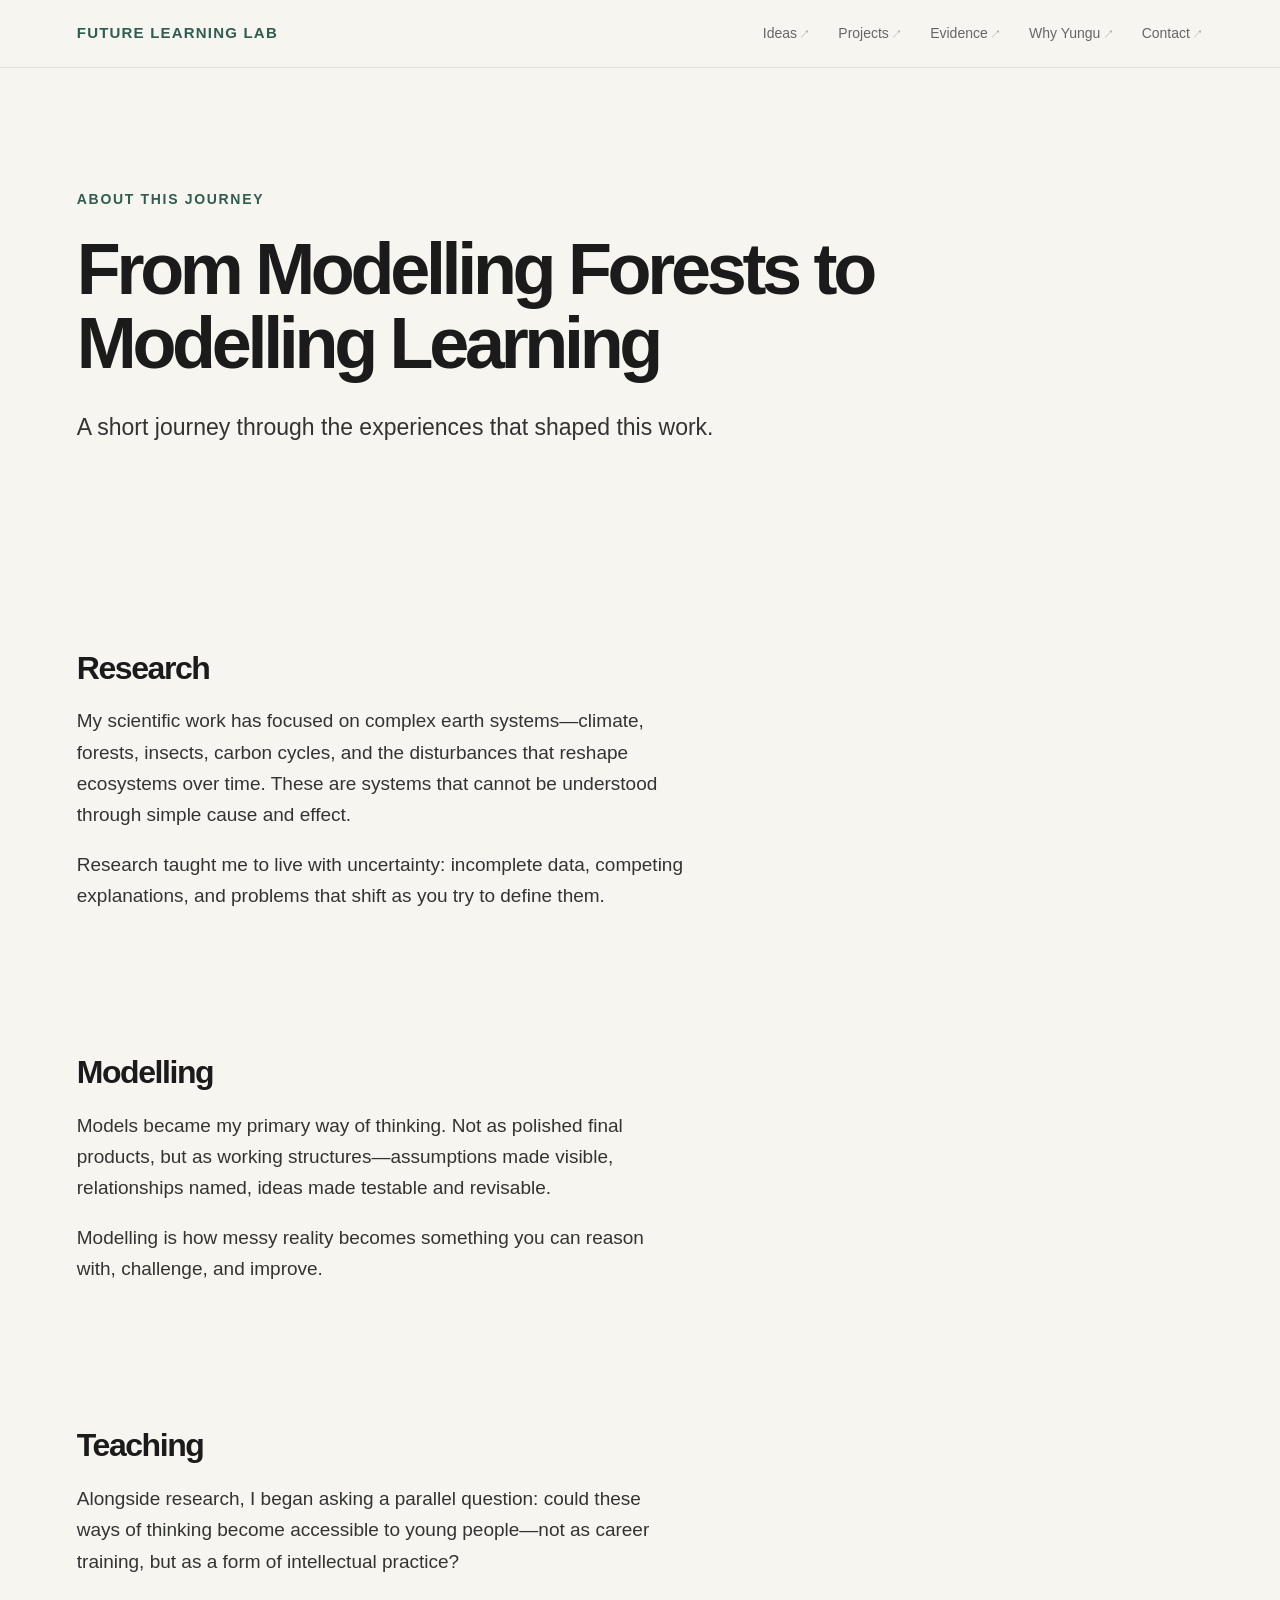
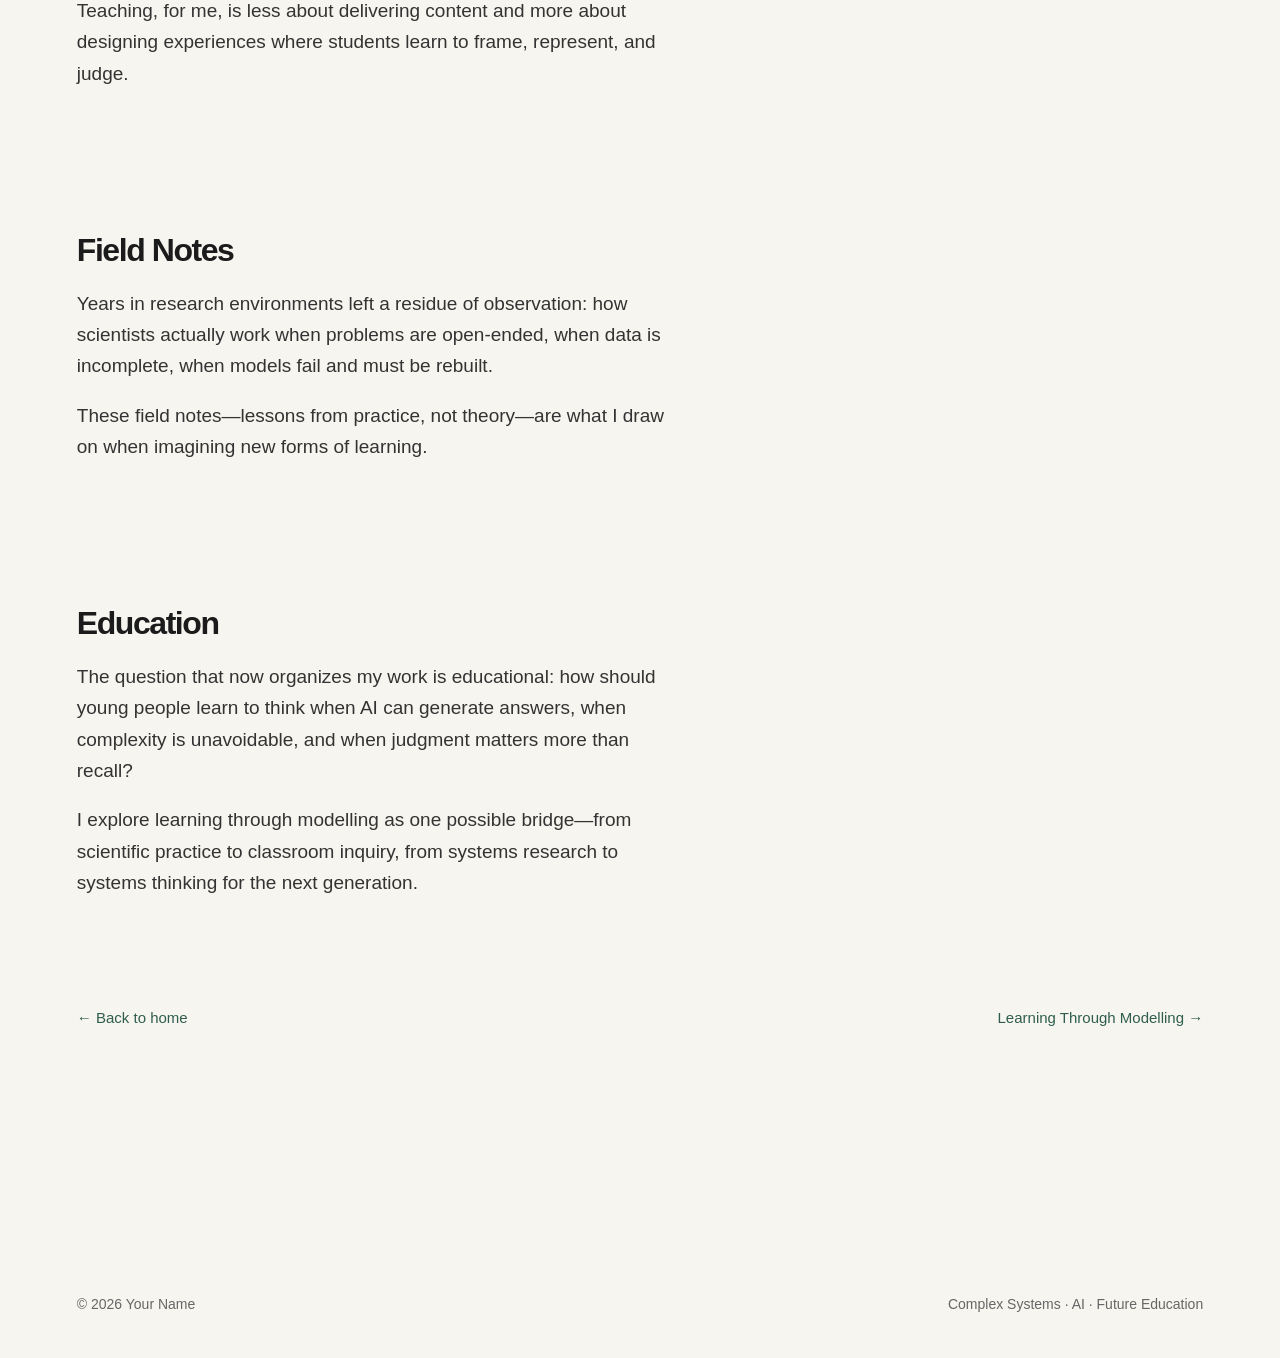
==== about.html @ ebe8e57a "Initial website commit" ====
<!DOCTYPE html>
<html lang="zh-CN">
<head>
  <meta charset="UTF-8" />
  <meta name="viewport" content="width=device-width, initial-scale=1.0" />
  <meta name="description" content="A short journey through the experiences that shaped this work." />
  <title>From Modelling Forests to Modelling Learning — Future Learning Lab</title>
  <link rel="stylesheet" href="style.css" />
</head>

<body>

  <nav class="site-nav" aria-label="主导航">
    <a class="logo" href="index.html">Future Learning Lab</a>
    <div class="links">
      <a href="index.html#ideas">Ideas</a>
      <a href="index.html#learning-through-modelling">Projects</a>
      <a href="index.html#evidence">Evidence</a>
      <a href="index.html#yungu">Why Yungu</a>
      <a href="index.html#invitation">Contact</a>
    </div>
  </nav>

  <main>
    <article class="page">

      <header class="page-hero">
        <div class="eyebrow">About This Journey</div>
        <h1>From Modelling Forests to Modelling Learning</h1>
        <p class="lead">
          A short journey through the experiences that shaped this work.
        </p>
      </header>

      <section class="prose-block" id="research">
        <h2>Research</h2>
        <p>
          My scientific work has focused on complex earth systems—climate, forests,
          insects, carbon cycles, and the disturbances that reshape ecosystems over time.
          These are systems that cannot be understood through simple cause and effect.
        </p>
        <p>
          Research taught me to live with uncertainty: incomplete data, competing explanations,
          and problems that shift as you try to define them.
        </p>
        <!-- TODO: Add specific research themes or environments without turning this into a CV -->
      </section>

      <section class="prose-block" id="modelling">
        <h2>Modelling</h2>
        <p>
          Models became my primary way of thinking. Not as polished final products,
          but as working structures—assumptions made visible, relationships named,
          ideas made testable and revisable.
        </p>
        <p>
          Modelling is how messy reality becomes something you can reason with,
          challenge, and improve.
        </p>
        <!-- TODO: Add a brief note on model development practice (code, data, revision) -->
      </section>

      <section class="prose-block" id="teaching">
        <h2>Teaching</h2>
        <p>
          Alongside research, I began asking a parallel question: could these ways of
          thinking become accessible to young people—not as career training,
          but as a form of intellectual practice?
        </p>
        <p>
          Teaching, for me, is less about delivering content and more about designing
          experiences where students learn to frame, represent, and judge.
        </p>
        <!-- TODO: Add examples of learning design approaches -->
      </section>

      <section class="prose-block" id="field-notes">
        <h2>Field Notes</h2>
        <p>
          Years in research environments left a residue of observation: how scientists
          actually work when problems are open-ended, when data is incomplete,
          when models fail and must be rebuilt.
        </p>
        <p>
          These field notes—lessons from practice, not theory—are what I draw on
          when imagining new forms of learning.
        </p>
        <!-- TODO: Add 2–3 short observational vignettes from research practice -->
      </section>

      <section class="prose-block" id="education">
        <h2>Education</h2>
        <p>
          The question that now organizes my work is educational: how should young people
          learn to think when AI can generate answers, when complexity is unavoidable,
          and when judgment matters more than recall?
        </p>
        <p>
          I explore learning through modelling as one possible bridge—from scientific
          practice to classroom inquiry, from systems research to systems thinking
          for the next generation.
        </p>
        <!-- TODO: Connect forward to core ideas and project examples on the homepage -->
      </section>

      <nav class="page-nav" aria-label="Related pages">
        <a class="text-link" href="index.html">← Back to home</a>
        <a class="text-link" href="learning-through-modelling.html">Learning Through Modelling →</a>
      </nav>

    </article>
  </main>

  <footer class="site-footer">
    <div>© 2026 Your Name</div>
    <div>Complex Systems · AI · Future Education</div>
  </footer>

</body>
</html>
---- style.css ----
/* ==========================================================================
   Future Learning Lab — Personal Site Styles
   ========================================================================== */

/* --------------------------------------------------------------------------
   Design tokens
   -------------------------------------------------------------------------- */
:root {
  --bg: #f7f5ef;
  --text: #1b1b1b;
  --muted: #666;
  --line: #d8d3c7;
  --green: #2f5d50;
  --blue: #273c5a;
  --card: #ffffffcc;

  --page-padding-x: clamp(20px, 6vw, 8vw);
  --section-padding-y: clamp(72px, 12vw, 110px);
  --nav-height: 68px;
}

/* --------------------------------------------------------------------------
   Base
   -------------------------------------------------------------------------- */
*,
*::before,
*::after {
  box-sizing: border-box;
}

html {
  scroll-behavior: smooth;
  -webkit-text-size-adjust: 100%;
}

body {
  margin: 0;
  font-family: -apple-system, BlinkMacSystemFont, "Inter", "Helvetica Neue",
    "PingFang SC", "Microsoft YaHei", sans-serif;
  background: var(--bg);
  color: var(--text);
  line-height: 1.65;
  overflow-x: hidden;
}

a {
  color: inherit;
  text-decoration: none;
}

img {
  max-width: 100%;
  height: auto;
}

/* --------------------------------------------------------------------------
   Navigation
   -------------------------------------------------------------------------- */
.site-nav {
  position: fixed;
  top: 0;
  left: 0;
  right: 0;
  width: 100%;
  min-height: var(--nav-height);
  padding: 18px var(--page-padding-x);
  display: flex;
  justify-content: space-between;
  align-items: center;
  gap: 16px;
  background: rgba(247, 245, 239, 0.85);
  backdrop-filter: blur(12px);
  -webkit-backdrop-filter: blur(12px);
  z-index: 10;
  border-bottom: 1px solid rgba(216, 211, 199, 0.6);
}

.site-nav .logo {
  font-size: clamp(13px, 2.5vw, 15px);
  letter-spacing: 0.08em;
  text-transform: uppercase;
  color: var(--green);
  font-weight: 600;
  flex-shrink: 0;
}

.site-nav .links {
  display: flex;
  flex-wrap: wrap;
  justify-content: flex-end;
  gap: clamp(14px, 3vw, 28px);
  font-size: 14px;
  color: var(--muted);
}

.site-nav .links a {
  padding: 4px 0;
  transition: color 0.2s ease;
}

.site-nav .links a:hover,
.site-nav .links a:focus-visible {
  color: var(--green);
}

/* --------------------------------------------------------------------------
   Sections — shared layout
   -------------------------------------------------------------------------- */
section {
  padding: var(--section-padding-y) var(--page-padding-x);
}

.eyebrow {
  color: var(--green);
  font-size: 14px;
  letter-spacing: 0.12em;
  text-transform: uppercase;
  margin-bottom: 22px;
  font-weight: 600;
}

h1 {
  font-size: clamp(36px, 7vw, 92px);
  line-height: 1.02;
  letter-spacing: -0.06em;
  margin: 0 0 30px;
  max-width: 980px;
}

h2 {
  font-size: clamp(28px, 5vw, 64px);
  line-height: 1.08;
  letter-spacing: -0.045em;
  margin: 0 0 28px;
}

h3 {
  font-size: clamp(20px, 3vw, 24px);
  margin: 0 0 14px;
  letter-spacing: -0.02em;
}

h4 {
  font-size: clamp(16px, 2vw, 18px);
  font-weight: 400;
  color: var(--muted);
  line-height: 1.55;
  margin: 0 0 28px;
  max-width: 760px;
}

.lead {
  font-size: clamp(18px, 2.5vw, 23px);
  color: #333;
  max-width: 760px;
  line-height: 1.55;
}

.sublead {
  font-size: clamp(16px, 2vw, 18px);
  color: var(--muted);
  max-width: 680px;
}

/* --------------------------------------------------------------------------
   Hero
   -------------------------------------------------------------------------- */
.hero {
  min-height: 100vh;
  min-height: 100dvh;
  display: grid;
  grid-template-columns: 1.2fr 0.8fr;
  gap: clamp(40px, 6vw, 70px);
  align-items: center;
  padding-top: calc(var(--nav-height) + 60px);
}

.hero__tags {
  display: flex;
  flex-wrap: wrap;
  gap: 12px;
  margin-top: 34px;
}

.tag {
  padding: 9px 14px;
  border: 1px solid var(--line);
  border-radius: 999px;
  font-size: 14px;
  background: rgba(255, 255, 255, 0.5);
}

.hero__visual {
  position: relative;
  width: 100%;
  max-width: 440px;
  margin-left: auto;
  aspect-ratio: 400 / 520;
}

.hero__svg {
  display: block;
  width: 100%;
  height: 100%;
}

.hero__network {
  opacity: 0.04;
}

.hero__path {
  stroke-dasharray: 1;
  stroke-dashoffset: 1;
  animation: hero-draw 2.6s ease-out forwards;
}

.hero__node {
  fill: #35594a;
  opacity: 0;
  animation: hero-node-in 0.35s ease forwards;
}

.hero__node:nth-of-type(1) { animation-delay: 0.35s; }
.hero__node:nth-of-type(2) { animation-delay: 0.75s; }
.hero__node:nth-of-type(3) { animation-delay: 1.15s; }
.hero__node:nth-of-type(4) { animation-delay: 1.55s; }
.hero__node:nth-of-type(5) { animation-delay: 1.95s; }
.hero__node:nth-of-type(6) { animation-delay: 2.35s; }

@keyframes hero-draw {
  to {
    stroke-dashoffset: 0;
  }
}

@keyframes hero-node-in {
  to {
    opacity: 1;
  }
}

.hero__labels {
  list-style: none;
  margin: 0;
  padding: 0;
}

.hero__label {
  position: absolute;
  left: var(--x);
  top: var(--y);
  transform: translateY(-50%);
  line-height: 1.25;
}

.hero__label-en {
  display: block;
  font-size: clamp(12px, 1.5vw, 14px);
  font-weight: 800;
  letter-spacing: 0.08em;
  text-transform: uppercase;
  color: #1b1b1b;
  white-space: nowrap;
}

.hero__label-zh {
  display: block;
  margin-top: 5px;
  font-size: clamp(10px, 1.2vw, 12px);
  font-weight: 400;
  letter-spacing: 0.02em;
  color: #666;
  white-space: nowrap;
}

@media (prefers-reduced-motion: reduce) {
  .hero__path {
    animation: none;
    stroke-dashoffset: 0;
  }

  .hero__node {
    animation: none;
    opacity: 1;
  }
}

/* --------------------------------------------------------------------------
   Statement banner
   -------------------------------------------------------------------------- */
.statement {
  border-top: 1px solid var(--line);
  border-bottom: 1px solid var(--line);
  padding: clamp(56px, 10vw, 100px) var(--page-padding-x);
  background: #fffdf8;
}

.statement p {
  font-size: clamp(24px, 5vw, 60px);
  line-height: 1.16;
  letter-spacing: -0.04em;
  max-width: 1150px;
  margin: 0;
}

.statement--inset {
  margin-top: 40px;
  border-top: 1px solid var(--line);
  border-bottom: 1px solid var(--line);
  padding: clamp(40px, 7vw, 64px) 0;
  background: transparent;
}

/* --------------------------------------------------------------------------
   Core ideas — three-column cards
   -------------------------------------------------------------------------- */
.grid-3 {
  display: grid;
  grid-template-columns: repeat(3, 1fr);
  gap: 24px;
  margin-top: 54px;
}

.card {
  background: var(--card);
  border: 1px solid var(--line);
  border-radius: 24px;
  padding: clamp(24px, 4vw, 30px);
  min-height: 280px;
}

.card .num {
  color: var(--green);
  font-size: 14px;
  letter-spacing: 0.12em;
  margin-bottom: 34px;
}

.card p {
  color: var(--muted);
  margin: 0;
}

.card--link {
  display: block;
  color: inherit;
  transition: border-color 0.2s ease, box-shadow 0.2s ease, transform 0.2s ease;
}

.card--link:hover,
.card--link:focus-visible {
  border-color: var(--green);
  box-shadow: 0 16px 48px rgba(47, 93, 80, 0.08);
  transform: translateY(-2px);
}

.card__more {
  display: inline-block;
  margin-top: 28px;
  font-size: 14px;
  color: var(--green);
  font-weight: 500;
}

.text-link {
  display: inline-block;
  margin-top: 36px;
  font-size: 15px;
  color: var(--green);
  font-weight: 500;
  transition: opacity 0.2s ease;
}

.text-link:hover,
.text-link:focus-visible {
  opacity: 0.75;
}

/* Homepage link indicator */
.site-nav .links a::after,
.card--link h3::after,
#about-journey .text-link::after,
#invitation .button::after {
  content: "↗";
  margin-left: 0.2em;
  font-size: 0.82em;
  font-weight: 400;
  opacity: 0.6;
  display: inline-block;
  transition: opacity 0.2s ease, transform 0.2s ease;
}

.site-nav .links a:hover::after,
.site-nav .links a:focus-visible::after,
.card--link:hover h3::after,
.card--link:focus-visible h3::after,
#about-journey .text-link:hover::after,
#about-journey .text-link:focus-visible::after,
#invitation .button:hover::after,
#invitation .button:focus-visible::after {
  opacity: 0.9;
  transform: translate(1px, -1px);
}

/* --------------------------------------------------------------------------
   Split layout (science bridge, Yungu)
   -------------------------------------------------------------------------- */
.split {
  display: grid;
  grid-template-columns: 0.85fr 1.15fr;
  gap: clamp(40px, 6vw, 70px);
  align-items: start;
}

.quote {
  font-size: clamp(24px, 4vw, 52px);
  line-height: 1.18;
  letter-spacing: -0.04em;
  color: var(--blue);
}

.evidence-list {
  display: grid;
  gap: 24px;
}

.evidence {
  padding-bottom: 24px;
  border-bottom: 1px solid var(--line);
}

.evidence:last-child {
  border-bottom: none;
  padding-bottom: 0;
}

.evidence strong {
  display: block;
  font-size: clamp(17px, 2.5vw, 19px);
  margin-bottom: 8px;
}

.evidence span {
  color: var(--muted);
}

/* --------------------------------------------------------------------------
   Projects
   -------------------------------------------------------------------------- */
.projects {
  background: #ece8dd;
}

.projects--inset {
  margin-top: 64px;
  padding: clamp(40px, 6vw, 64px);
  border-radius: 28px;
}

.project-card {
  display: grid;
  grid-template-columns: 0.8fr 1.2fr;
  gap: clamp(24px, 4vw, 40px);
  padding: clamp(28px, 5vw, 42px) 0;
  border-bottom: 1px solid #cfc8ba;
  align-items: start;
}

.project-card:last-child {
  border-bottom: none;
}

.project-title {
  font-size: clamp(24px, 4vw, 32px);
  letter-spacing: -0.035em;
  line-height: 1.15;
  color: var(--green);
}

.project-card p {
  margin-top: 0;
  color: #444;
  font-size: clamp(16px, 2vw, 18px);
}

.mini-tags {
  display: flex;
  flex-wrap: wrap;
  gap: 8px;
  margin-top: 18px;
}

.mini-tags span {
  font-size: 13px;
  padding: 6px 10px;
  border-radius: 999px;
  border: 1px solid #c8c0b1;
  color: #555;
}

/* --------------------------------------------------------------------------
   CTA
   -------------------------------------------------------------------------- */
.cta {
  text-align: center;
  padding: clamp(80px, 12vw, 140px) var(--page-padding-x);
  background: var(--green);
  color: white;
}

.cta h2 {
  max-width: 900px;
  margin: 0 auto 28px;
}

.cta p {
  max-width: 720px;
  margin: 0 auto 38px;
  color: rgba(255, 255, 255, 0.82);
  font-size: clamp(17px, 2.5vw, 20px);
}

.button {
  display: inline-block;
  padding: 14px 22px;
  border: 1px solid rgba(255, 255, 255, 0.65);
  border-radius: 999px;
  font-size: 15px;
  transition: background 0.2s ease;
}

.button:hover,
.button:focus-visible {
  background: rgba(255, 255, 255, 0.12);
}

/* --------------------------------------------------------------------------
   Footer
   -------------------------------------------------------------------------- */
.site-footer {
  padding: clamp(28px, 5vw, 42px) var(--page-padding-x);
  display: flex;
  justify-content: space-between;
  align-items: center;
  flex-wrap: wrap;
  gap: 12px 24px;
  color: var(--muted);
  font-size: 14px;
}

/* --------------------------------------------------------------------------
   Subpages
   -------------------------------------------------------------------------- */
.page {
  padding-top: calc(var(--nav-height) + 40px);
  padding-bottom: var(--section-padding-y);
}

.page-hero {
  padding: var(--section-padding-y) var(--page-padding-x);
  padding-top: clamp(48px, 8vw, 80px);
}

.page-hero h1 {
  font-size: clamp(32px, 6vw, 72px);
  max-width: 900px;
}

.page-hero--compact {
  padding-bottom: clamp(32px, 5vw, 48px);
}

/* --------------------------------------------------------------------------
   Shift blocks (manifesto subpages)
   -------------------------------------------------------------------------- */
.shifts {
  border-top: 1px solid var(--line);
}

.shift {
  padding: clamp(56px, 9vw, 96px) var(--page-padding-x);
  border-bottom: 1px solid var(--line);
}

.shift__label {
  color: var(--green);
  font-size: 14px;
  letter-spacing: 0.12em;
  text-transform: uppercase;
  font-weight: 600;
  margin-bottom: 28px;
}

.shift__line {
  font-size: clamp(24px, 4.5vw, 48px);
  line-height: 1.2;
  letter-spacing: -0.035em;
  margin: 0 0 12px;
  max-width: 820px;
}

.shift__line:last-child {
  margin-bottom: 0;
}

.shift__line--accent {
  color: var(--blue);
}

.statement--closing {
  background: #fffdf8;
}

.grid-3.shifts--cards {
  margin-top: 40px;
}

.shift-card {
  min-height: auto;
}

.shift-card .shift__label {
  margin-bottom: 20px;
}

.shift-card .shift__line {
  font-size: clamp(17px, 2.2vw, 21px);
  line-height: 1.35;
  letter-spacing: -0.02em;
  margin-bottom: 10px;
}

.section-bridge {
  margin-top: 48px;
  font-size: clamp(17px, 2.2vw, 20px);
  color: var(--muted);
  line-height: 1.55;
  max-width: 640px;
}

.evidence-intro {
  max-width: 720px;
  margin-top: 8px;
}

/* --------------------------------------------------------------------------
   About This Journey — text overlays portrait
   -------------------------------------------------------------------------- */
#about-journey {
  padding-top: clamp(96px, 14vw, 130px);
  padding-bottom: clamp(96px, 14vw, 130px);
}

.journey-layout {
  display: grid;
  grid-template-columns: 1fr;
  align-items: start;
}

.journey-layout__text {
  grid-area: 1 / 1;
  position: relative;
  z-index: 2;
  max-width: min(62%, 720px);
}

.journey-layout__text h2 {
  margin-bottom: clamp(32px, 5vw, 52px);
}

.journey-narrative {
  font-size: clamp(17px, 2vw, 19px);
  line-height: 1.75;
  color: #333;
  margin: 0;
  max-width: 52ch;
}

.journey-layout__portrait {
  grid-area: 1 / 1;
  justify-self: end;
  align-self: start;
  width: clamp(48.6%, 52.2vw, 59.4%);
  margin: 0;
  z-index: 1;
}

.journey-layout__portrait img {
  display: block;
  width: 100%;
  height: auto;
  -webkit-mask-image:
    linear-gradient(to bottom, transparent 0%, rgba(0, 0, 0, 0.55) 2%, black 8%),
    linear-gradient(to top, transparent 0%, rgba(0, 0, 0, 0.55) 2%, black 8%),
    linear-gradient(to right, transparent 0%, rgba(0, 0, 0, 0.55) 2%, black 8%),
    linear-gradient(to left, transparent 0%, rgba(0, 0, 0, 0.55) 2%, black 8%);
  -webkit-mask-composite: source-in;
  mask-image:
    linear-gradient(to bottom, transparent 0%, rgba(0, 0, 0, 0.55) 2%, black 8%),
    linear-gradient(to top, transparent 0%, rgba(0, 0, 0, 0.55) 2%, black 8%),
    linear-gradient(to right, transparent 0%, rgba(0, 0, 0, 0.55) 2%, black 8%),
    linear-gradient(to left, transparent 0%, rgba(0, 0, 0, 0.55) 2%, black 8%);
  mask-composite: intersect;
}

#about-journey .text-link {
  margin-top: clamp(32px, 5vw, 44px);
}

.central-question {
  border-top: 1px solid var(--line);
  border-bottom: 1px solid var(--line);
  padding: clamp(48px, 8vw, 80px) var(--page-padding-x);
  background: #fffdf8;
}

.central-question p {
  font-size: clamp(22px, 4vw, 44px);
  line-height: 1.2;
  letter-spacing: -0.035em;
  color: var(--blue);
  max-width: 900px;
  margin: 0;
}

.prose-block {
  padding: clamp(48px, 8vw, 72px) var(--page-padding-x);
  max-width: 760px;
}

.prose-block h2 {
  font-size: clamp(22px, 3.5vw, 32px);
  margin-bottom: 20px;
}

.prose-block p {
  color: #333;
  font-size: clamp(17px, 2vw, 19px);
  line-height: 1.65;
  margin: 0 0 18px;
}

.prose-block p:last-child {
  margin-bottom: 0;
}

.page-nav {
  display: flex;
  flex-wrap: wrap;
  justify-content: space-between;
  gap: 16px 32px;
  padding: 0 var(--page-padding-x) var(--section-padding-y);
}

.site-nav .links a[aria-current="page"] {
  color: var(--green);
  font-weight: 500;
}

/* --------------------------------------------------------------------------
   Responsive
   -------------------------------------------------------------------------- */
@media (max-width: 900px) {
  .hero,
  .split,
  .project-card {
    grid-template-columns: 1fr;
  }

  .journey-layout {
    display: flex;
    flex-direction: column;
    gap: clamp(40px, 8vw, 56px);
  }

  .journey-layout__text {
    grid-area: auto;
    max-width: none;
  }

  .journey-narrative {
    max-width: none;
  }

  .journey-layout__portrait {
    grid-area: auto;
    width: min(82.8%, 378px);
    align-self: flex-end;
  }

  .grid-3 {
    grid-template-columns: 1fr;
  }

  .card {
    min-height: auto;
  }

  .hero {
    min-height: auto;
    padding-bottom: var(--section-padding-y);
  }

  .hero__visual {
    max-width: 380px;
    margin-left: 0;
  }

  .hero__label-zh {
    white-space: normal;
    max-width: 160px;
  }
}

@media (max-width: 600px) {
  .site-nav {
    align-items: flex-start;
    flex-direction: column;
  }

  .site-nav .links {
    width: 100%;
    justify-content: flex-start;
    gap: 10px 14px;
    font-size: 13px;
  }

  .projects--inset {
    margin-top: 40px;
    padding: 28px 20px;
    border-radius: 20px;
  }

  .page-nav {
    flex-direction: column;
    align-items: flex-start;
  }

  .hero__tags {
    margin-top: 24px;
  }

  .grid-3 {
    margin-top: 36px;
    gap: 16px;
  }

  .card .num {
    margin-bottom: 20px;
  }

  .site-footer {
    flex-direction: column;
    align-items: flex-start;
  }
}

@media (max-width: 400px) {
  .tag {
    font-size: 13px;
    padding: 8px 12px;
  }
}
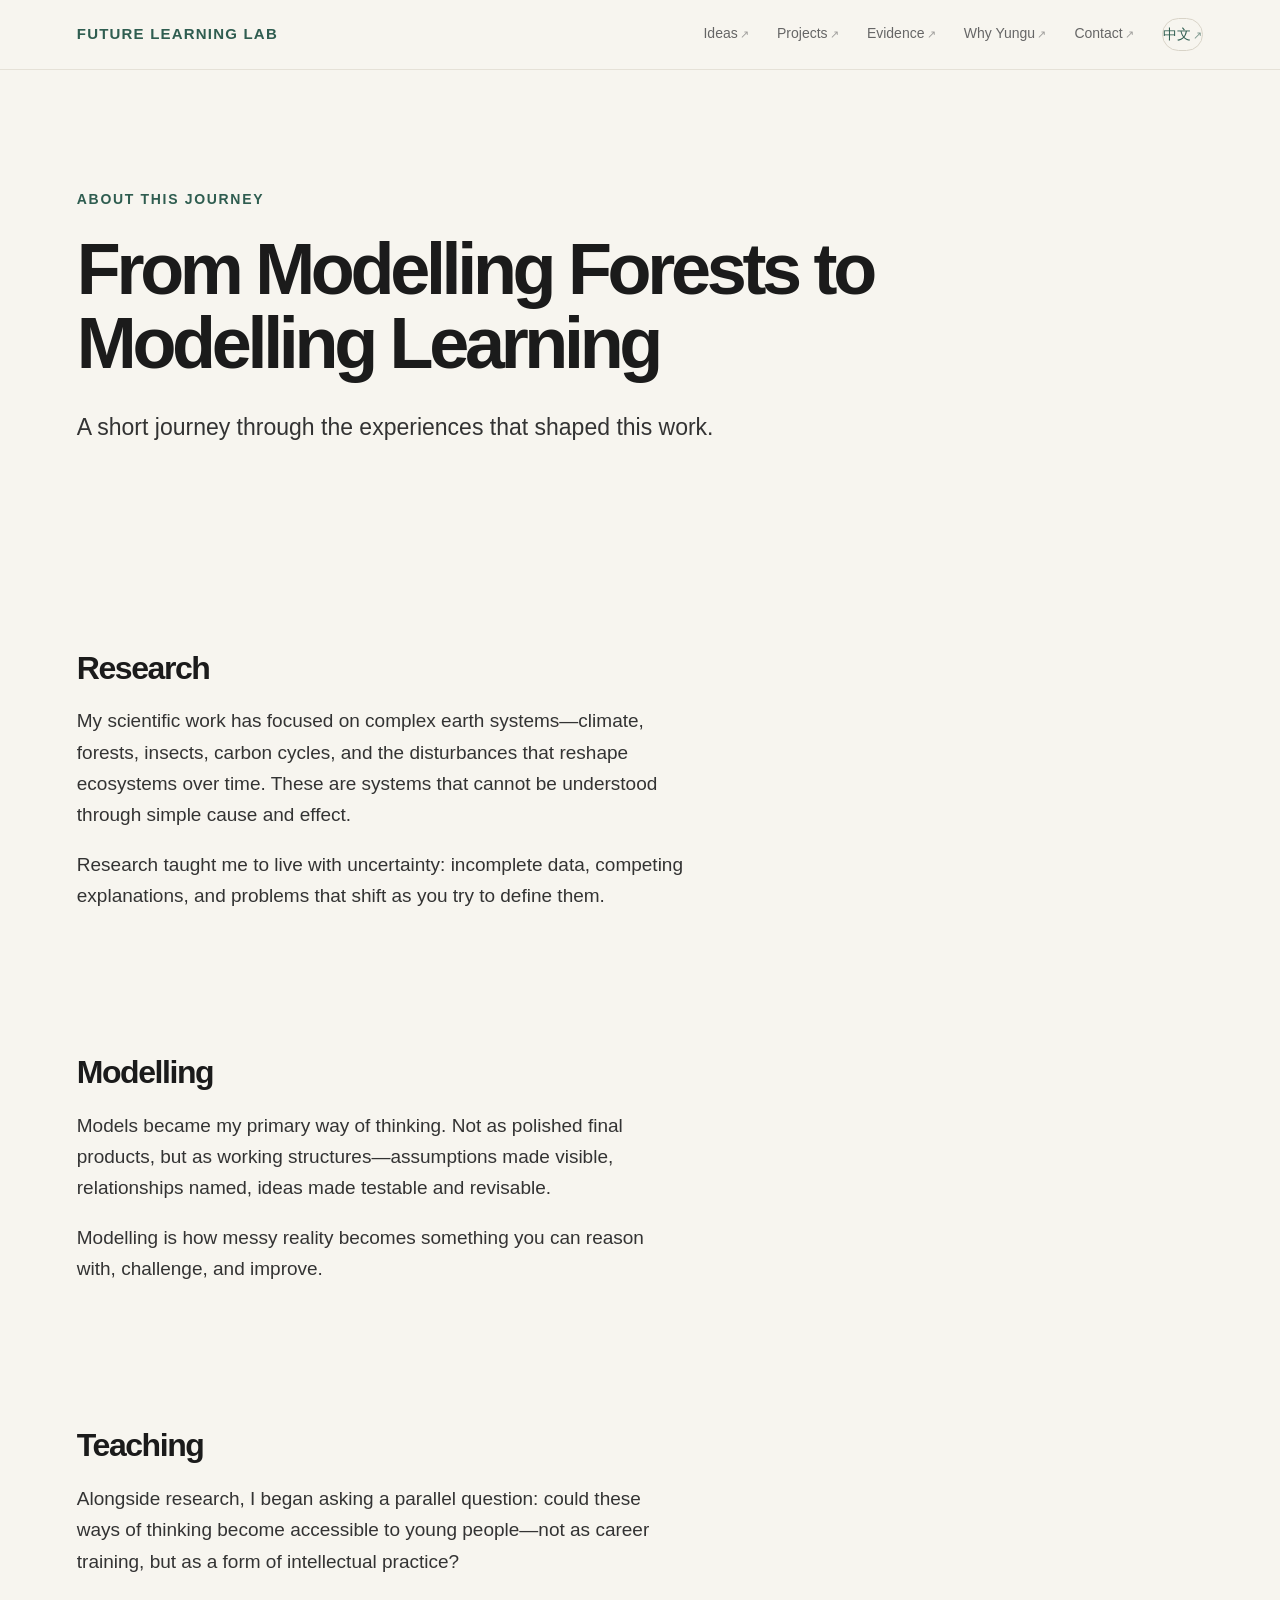
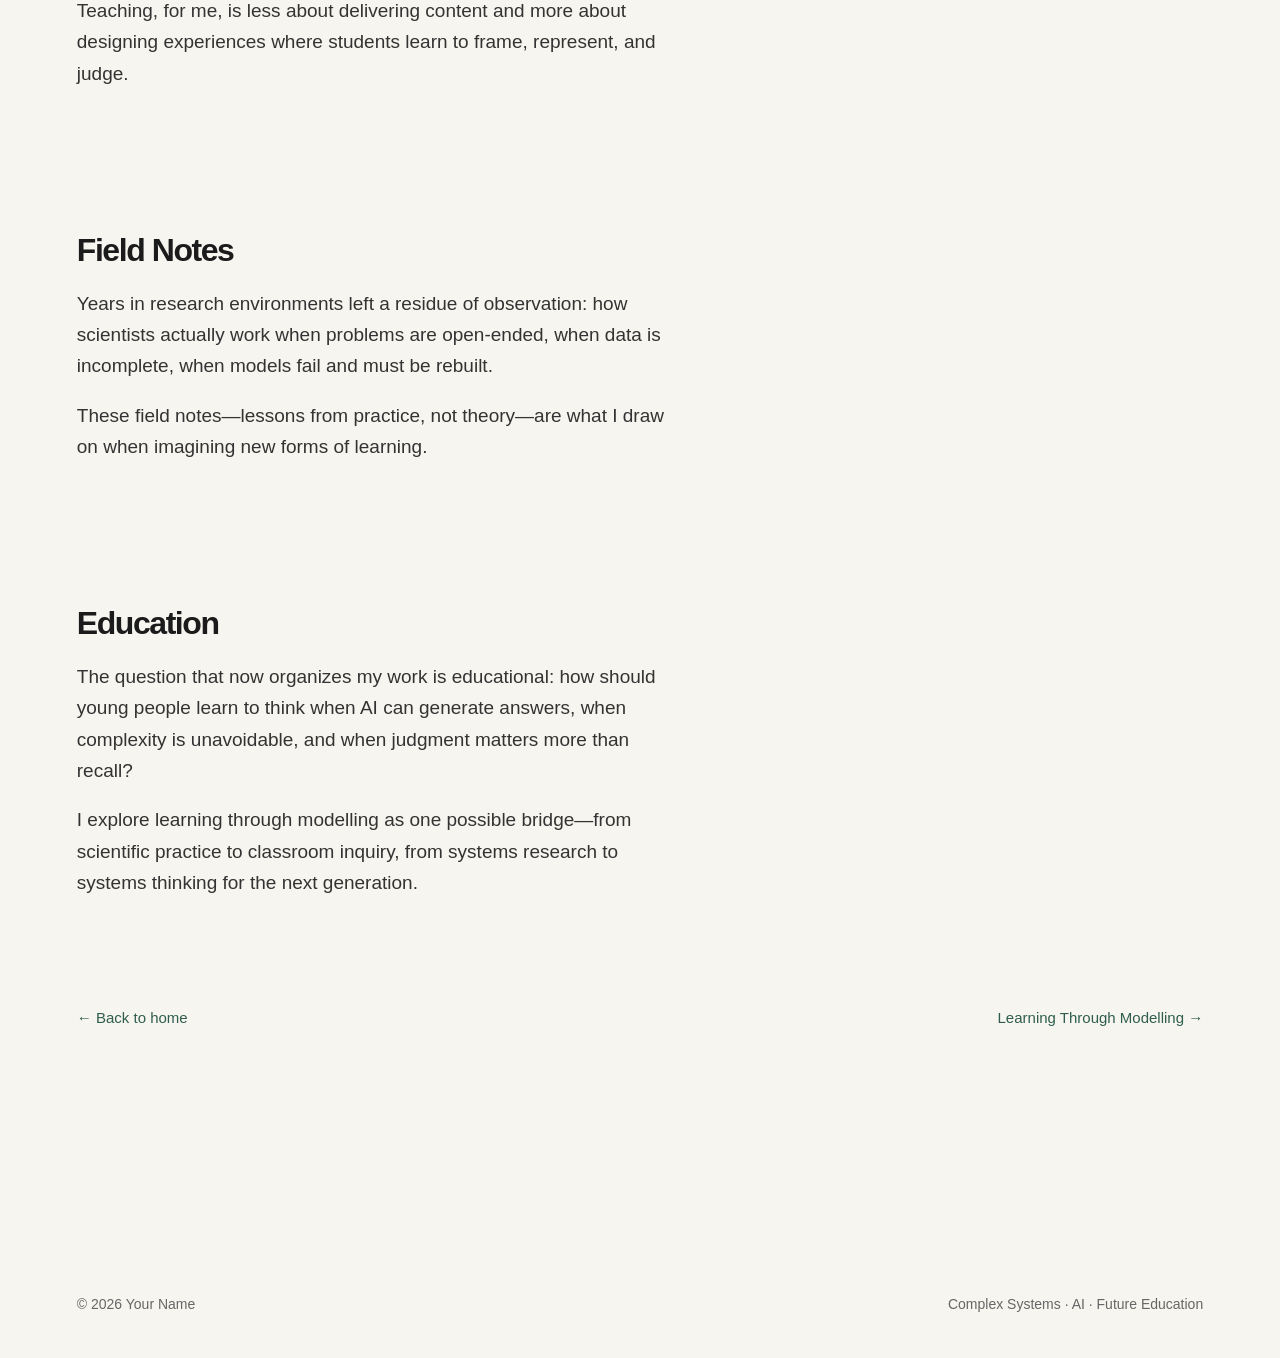
==== commit ab452330: "Add Chinese version of whole webpage" ====
--- a/about.html
+++ b/about.html
@@ -1,5 +1,5 @@
 <!DOCTYPE html>
-<html lang="zh-CN">
+<html lang="en">
 <head>
   <meta charset="UTF-8" />
   <meta name="viewport" content="width=device-width, initial-scale=1.0" />
@@ -18,6 +18,7 @@
       <a href="index.html#evidence">Evidence</a>
       <a href="index.html#yungu">Why Yungu</a>
       <a href="index.html#invitation">Contact</a>
+      <a class="lang-switch" href="about-zh.html" lang="zh-CN">中文</a>
     </div>
   </nav>
 
--- a/style.css
+++ b/style.css
@@ -103,6 +103,22 @@
   color: var(--green);
 }
 
+.site-nav .lang-switch {
+  padding: 5px 12px;
+  border: 1px solid var(--line);
+  border-radius: 999px;
+  color: var(--green);
+  font-weight: 500;
+  white-space: nowrap;
+  transition: background 0.2s ease, border-color 0.2s ease;
+}
+
+.site-nav .lang-switch:hover,
+.site-nav .lang-switch:focus-visible {
+  background: rgba(47, 93, 80, 0.08);
+  border-color: var(--green);
+}
+
 /* --------------------------------------------------------------------------
    Sections — shared layout
    -------------------------------------------------------------------------- */
@@ -263,6 +279,16 @@
   white-space: nowrap;
 }
 
+.page-zh .eyebrow {
+  text-transform: none;
+  letter-spacing: 0.06em;
+}
+
+.page-zh .site-nav .logo {
+  text-transform: none;
+  letter-spacing: 0.04em;
+}
+
 .hero__label-zh {
   display: block;
   margin-top: 5px;
@@ -271,6 +297,13 @@
   letter-spacing: 0.02em;
   color: #666;
   white-space: nowrap;
+}
+
+.hero__label-zh--solo {
+  margin-top: 0;
+  font-size: clamp(11px, 1.35vw, 13px);
+  font-weight: 700;
+  color: var(--text);
 }
 
 @media (prefers-reduced-motion: reduce) {
